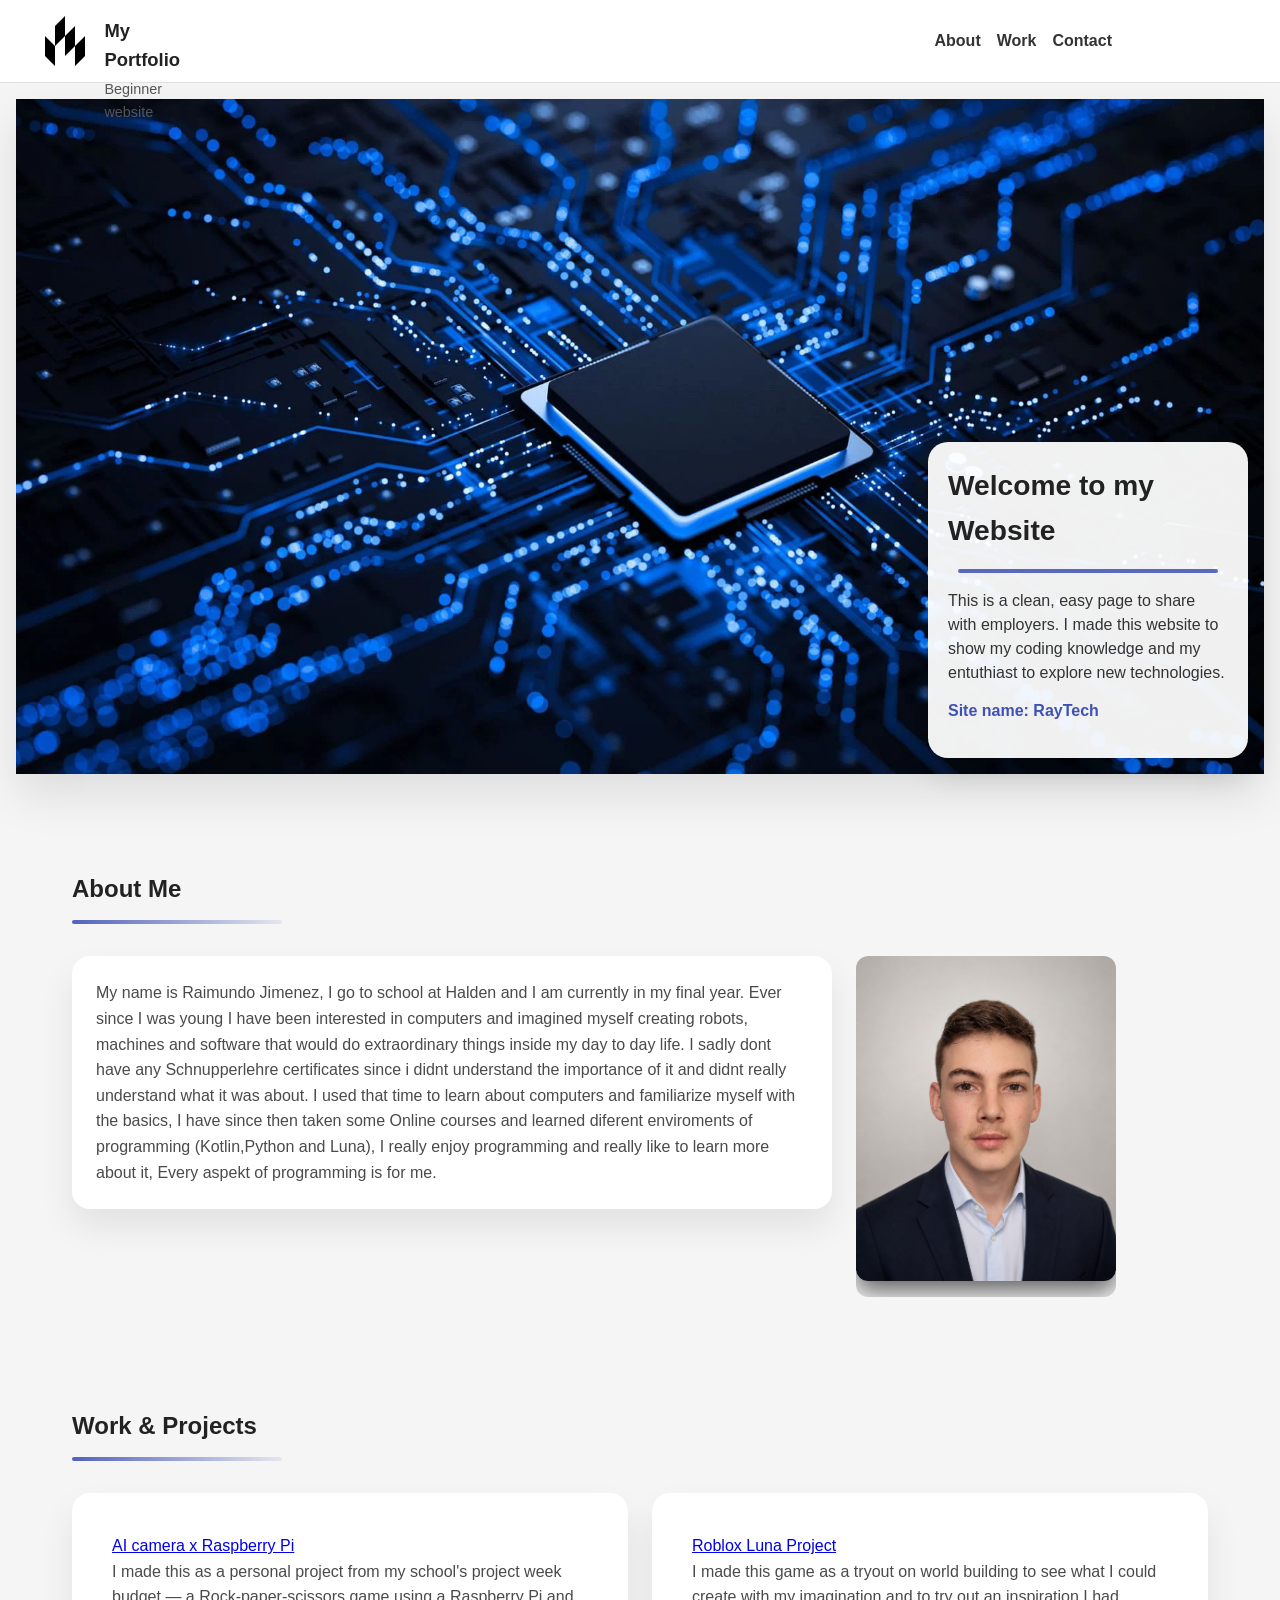
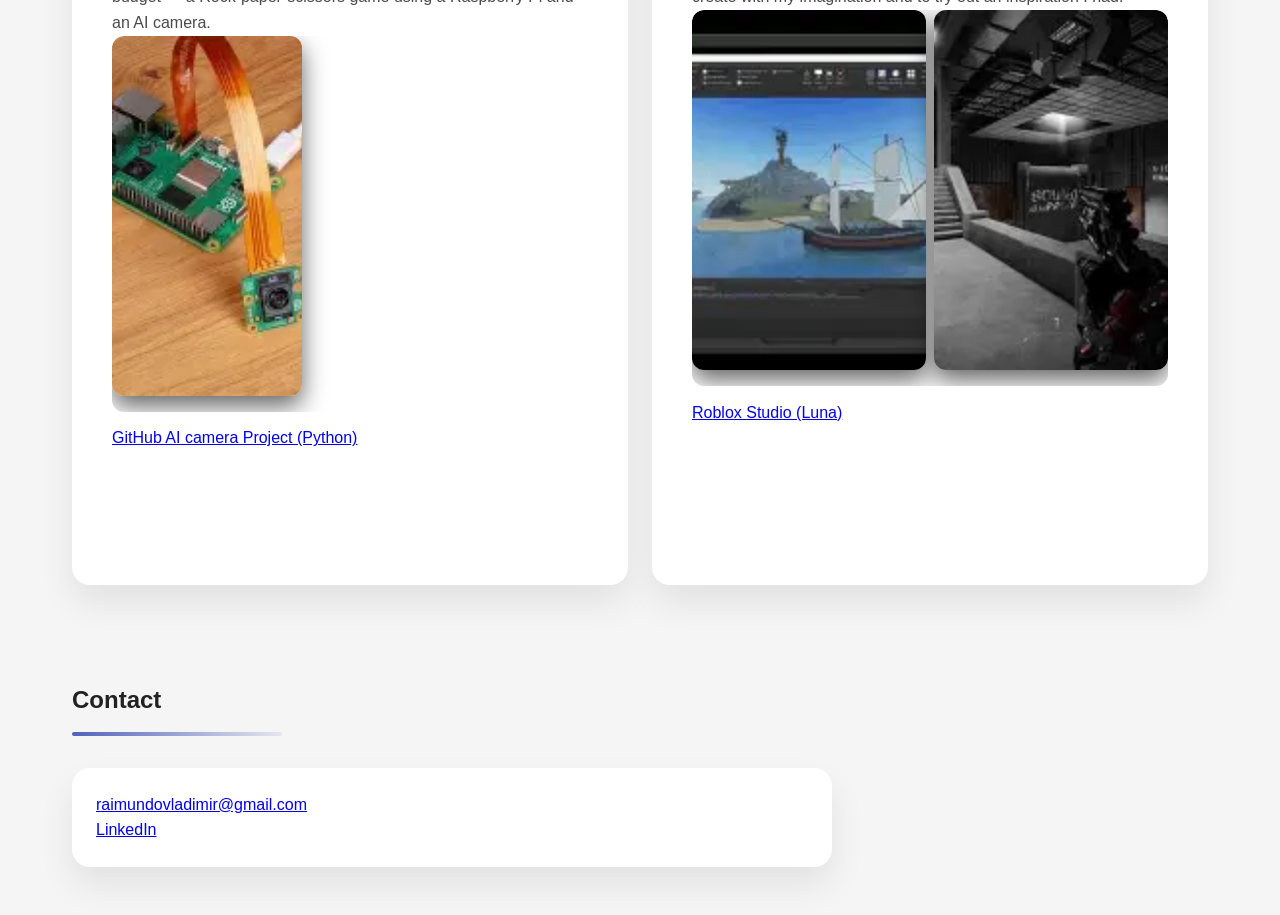
==== index.html @ 9aa86d48 "Add files via upload" ====
<!DOCTYPE html>
<html lang="en">
<head>
  <meta charset="UTF-8">
  <meta name="viewport" content="width=device-width, initial-scale=1.0">
  <title>My Job Application Website</title>
  <link rel="stylesheet" href="styles.css">
</head>
<body>
  <header class="site-header">
    <div class="container header-inner">
      <div class="logo">
        <img src="lit.svg" alt="logo">
        <div>
          <h1>My Portfolio</h1>
          <p>Beginner website</p>
        </div>
      </div>
      <nav class="site-nav">
        <a href="#about">About</a>
        <a href="#work">Work</a>
        <a href="#contact">Contact</a>
      </nav>
    </div>
  </header>

  <main>
    <section class="hero">
      <div class="hero-content">
        <div class="hero-image">
          <img src="6bsvvncs.png" alt="Portrait photo">
          <div class="hero-text-box">
            <h2>Welcome to my Website</h2>
            <p class="LINES"></p>
            <p>This is a clean, easy page to share with employers. I made this website to show my coding knowledge and my entuthiast to explore new technologies.</p>
            <p class="site-name">Site name: <strong>RayTech</strong></p>
          </div>
        </div>
      </div>
    </section>


    <section id="about" class="section">
      <h3>About Me</h3>
        
      <div class="about-container">
        <div class="about-box">
          <p>My name is Raimundo Jimenez, I go to school at Halden and I am currently in my final year. Ever since I was young I have been interested in computers and imagined myself creating robots, machines and software that would do extraordinary things inside my day to day life.
            I sadly dont have any Schnupperlehre certificates since i didnt understand the importance of it and didnt really understand what it was about. I used that time to learn about computers and familiarize myself with the basics, I have since then taken some Online courses and learned diferent enviroments of programming (Kotlin,Python and Luna), I really enjoy programming and really like to learn more about it, Every aspekt of programming is for me.
          </p>
        </div>
        <div class="image-SHADOWS">
          <img src="IMG-20260512-WA0000.jpg" alt="Raimundo Jimenez photo">
        </div>
      </div>
    </section>



    <section id="Projects" class="section">
      <h3>Work & Projects</h3>
<div class="projects-grid">


   <div class="Project-box">
             <p><a href="ai-camera.html">AI camera x Raspberry Pi</a></p>
          <p>I made this as a personal project from my school's project week budget — a Rock-paper-scissors game using a Raspberry Pi and an AI camera.</p>
       <div class="image-SHADOWS">
            <img src="OIP.webp" alt="AI camera project">
       </div>
           <a href="https://github.com/raimundovladimir/rpi-rock-paper-scissors" target="_blank">GitHub AI camera Project (Python)</a>
  </div>


    <div class="Project-box">
      <p><a href="roblox-luna.html">Roblox Luna Project</a></p>
          <p>I made this game as a tryout on world building to see what I could create with my imagination and to try out an inspiration I had.</p>
         <div class="image-SHADOWS">
            <img src="OIP (1).webp" alt="Roblox Studio project">    <img src="OIP (2).webp" alt="Roblox Studio project">
        </div>  
         <a href="https://www.roblox.com/games/138795100379656/TEST-2" target="_blank">Roblox Studio (Luna)</a>
    </div>


</div>
    </section>


    <section id="contact" class="section">
      <h3>Contact</h3>
       <div class="Contact-box">
      <p><a href="mailto:raimundovladimir@gmail.com">raimundovladimir@gmail.com</a>
        <br>
        <a href="https://www.linkedin.com/in/raimundo-jimenez-247a5a398/" target="_blank">LinkedIn</a>
      </p>
      </div>
    </section>
  </main>
</body>
</html>
---- styles.css ----
* {
  box-sizing: border-box;
  margin: 0;
  padding: 0;
}

body {
  font-family: Arial, sans-serif;
  line-height: 1.6;
  color: #222;
  background: #f5f5f5;
}

.container {
  width: min(2950px, 90%);

}

.site-header {
  position: sticky;
  top: 0;
  width: 100%;
  background: rgba(255, 255, 255, 0.96);
  border-bottom: 1px solid #e0e0e0;
  z-index: 100;
  backdrop-filter: blur(10px);
}

.header-inner {
  display: flex;
  justify-content: space-between;
  align-items: center;
  gap: 1rem;
  padding: 1rem 0;
}

.logo {
  display: flex;
  align-items: left;
  gap: 0.9rem;
  padding-left: 2.5rem;
  width: auto;
  height: 50px;
}

.logo-mark {
  display: inline-flex;
  align-items: center;
  justify-content: center;
  width: 50px;
  height: 50px;
  border-radius: 12px;
  background: #3f51b5;
  color: white;
  font-weight: bold;
  font-size: 1.25rem;
}

.logo h1 {
  font-size: 1.15rem;
  margin-bottom: 0.2rem;
}

.logo p {
  font-size: 0.9rem;
  color: #555;
}

.site-nav {
  align-items: right;
  padding-right: 2.5rem;
  display: flex;
  gap: 1rem;
}

.site-nav a {
  color: #333;
  text-decoration: none;
  font-weight: 600;
}

.hero {
  padding: 1rem 1rem 3rem;
}

.hero-content {
  display: grid;
  place-items: center;
  width: 120%;
}

.hero-image {
  position: relative;
  width: calc(100vw - 2rem);
  max-width: calc(100vw - 2rem);
  height: 75vh;
  margin: 0 auto;
}

.hero-image img {
  width: 100%;
  height: 100%;
  display: block;
  border-radius: 0;
  object-fit: cover;
  box-shadow: 0 20px 45px rgba(0, 0, 0, 0.1);
}

.hero-text-box {
  position: absolute;
  bottom: 1rem;
  right: 1rem;
  width: min(320px, 90%);
  padding: 1.35rem 1.25rem;
  background: rgba(255, 255, 255, 0.94);
  border-radius: 20px;
  box-shadow: 0 15px 30px rgba(0, 0, 0, 0.15);
}

.hero-text-box h2 {
  font-size: clamp(1.3rem, 2.2vw, 1.8rem);
  margin-bottom: 0.75rem;
}

.hero-text-box p {
  margin-bottom: 0.85rem;
  color: #333;
  line-height: 1.5;
}

.hero-text-box .site-name {
  font-weight: 700;
  color: #3f51b5;
}

.section {
  padding: 3rem 0;
  padding-left: 4.5rem;
}

.section h3 {
  margin-bottom: 1rem;
  font-size: 1.5rem;
  position: relative;
  padding-bottom: 1rem;
}

.section h3::after {
  content: "";
  display: block;
  width: 210px;
  height: 4px;
  margin-top: 0.75rem;
  background: linear-gradient(60deg, rgba(63,81,181,0.9), rgba(56, 72, 163, 0.082));
  border-radius: 999px;
}

.LINES {
  display: block;
  width: 260px;
  height: 4px;
  margin: 1rem auto;
  background: linear-gradient(90deg, rgba(63,81,181,0.85), rgba(63,81,181,0.85));
  border-radius: 999px;
}

.section p {
  max-width: 760px;
  color: #4a4a4a;
}

.about-box {
  background: #fff;
  padding: 1.5rem;
  border-radius: 18px;
  box-shadow: 0 18px 35px rgba(0, 0, 0, 0.08);
  max-width: 760px;
    flex: 1 1 0;
  min-width: 0;
}

.Project-box {
  background: #fff;
  padding: 2rem;
  padding-bottom: 3rem;
  border-radius: 18px;
  box-shadow: 0 18px 35px rgba(0, 0, 0, 0.08);
  width: 100%;
  min-height: calc(100vh - 13rem);
  max-width: 900px;
  margin: 0 auto;
}

/* Projects grid: place Project-box items side-by-side on wide screens */
.projects-grid {
  display: flex;
  gap: 1.5rem;
  align-items: flex-start;
  flex-wrap: wrap;
  margin-top: 1rem;
  padding-right: 4.5rem;
}

.projects-grid .Project-box {
  flex: 1 1 7%;
  max-width: none;
  min-width: 260px;
}


.projects-grid .Project-box {
  flex: 1 1 7%;
  max-width: none;
  min-width: 260px;
}

.image-SHADOWS {
  overflow: hidden;
  border-radius: 12px;
  margin-bottom: 0.85rem;
  padding-bottom: 1rem;
}

.image-SHADOWS img {
  width: 100%;
  height: auto;
  display: block;
  object-fit: cover;
  box-shadow: 0 12px 30px rgba(0, 0, 0, 0.12);
}

/* Multiple images side-by-side in second project (Roblox) */
.projects-grid .Project-box:nth-child(2) .image-SHADOWS {
  display: flex;
  gap: 0.5rem;
}

.projects-grid .Project-box:nth-child(2) .image-SHADOWS img {
  flex: 1;
}

/* Make the second project card and its image larger on wide screens */
.projects-grid .Project-box:nth-child(1),
.projects-grid .Project-box:nth-child(2) {
  flex: 1 1 10%;
  padding: 2.5rem;
}

.projects-grid .Project-box:nth-child(1) .image-SHADOWS img,
.projects-grid .Project-box:nth-child(2) .image-SHADOWS img {
  height: 360px;
  width: 40%;
  object-fit: cover;
}

@media (max-width: 760px) {
  .projects-grid .Project-box:nth-child(2) .image-SHADOWS img {
    height: auto;
  }
}

@media (max-width: 760px) {
  .projects-grid .Project-box {
    flex: 1 1 10%;
  }
}

.Contact-box {
  background: #fff;
  padding: 1.5rem;
  border-radius: 18px;
  box-shadow: 0 18px 35px rgba(0, 0, 0, 0.08);
  max-width: 760px;
}

/* About section: text with image to the right */
.about-container {
  display: flex;
  gap: 1.5rem;
  align-items: flex-start;
  max-width: 1800px;
}

.image-SHADOWS img {
  width: 260px;
  height: auto;
  border-radius: 12px;
  object-fit: cover;
  box-shadow: 0 10px 25px rgba(0, 0, 0, 0.61);
}

@media (max-width: 760px) {
  .about-container {
    flex-direction: column;
  }
  .about-image img {
    width: 100%;
    max-width: 420px;
  }
}

.section {
  position: relative;
}

.hero-text-box .LINES {
  display: block;
  width: 260px;
  height: 4px;
  margin: 1rem auto;
  background: linear-gradient(90deg, rgba(63,81,181,0.85), rgba(63,81,181,0.85));
  border-radius: 999px;
}

#about::before {
  top: 0;
  left: 4.5rem;
}

#about::after {
  bottom: 0;
  right: 4.5rem;
  transform: rotate(180deg);
}

#work::before {
  top: 0;
  right: 4.5rem;
}

#contact::after {
  bottom: 0;
  left: 4.5rem;
}

@media (min-width: 900px) {
  .hero-content {
    grid-template-columns: 1.1fr 1fr;
  }
}

@media (max-width: 720px) {
  .header-inner {
    flex-direction: column;
    align-items: flex-start;
  }
  .site-nav {
    flex-wrap: wrap;
    gap: 0.75rem;
  }
  .hero {
    padding-top: 3rem;
  }
}
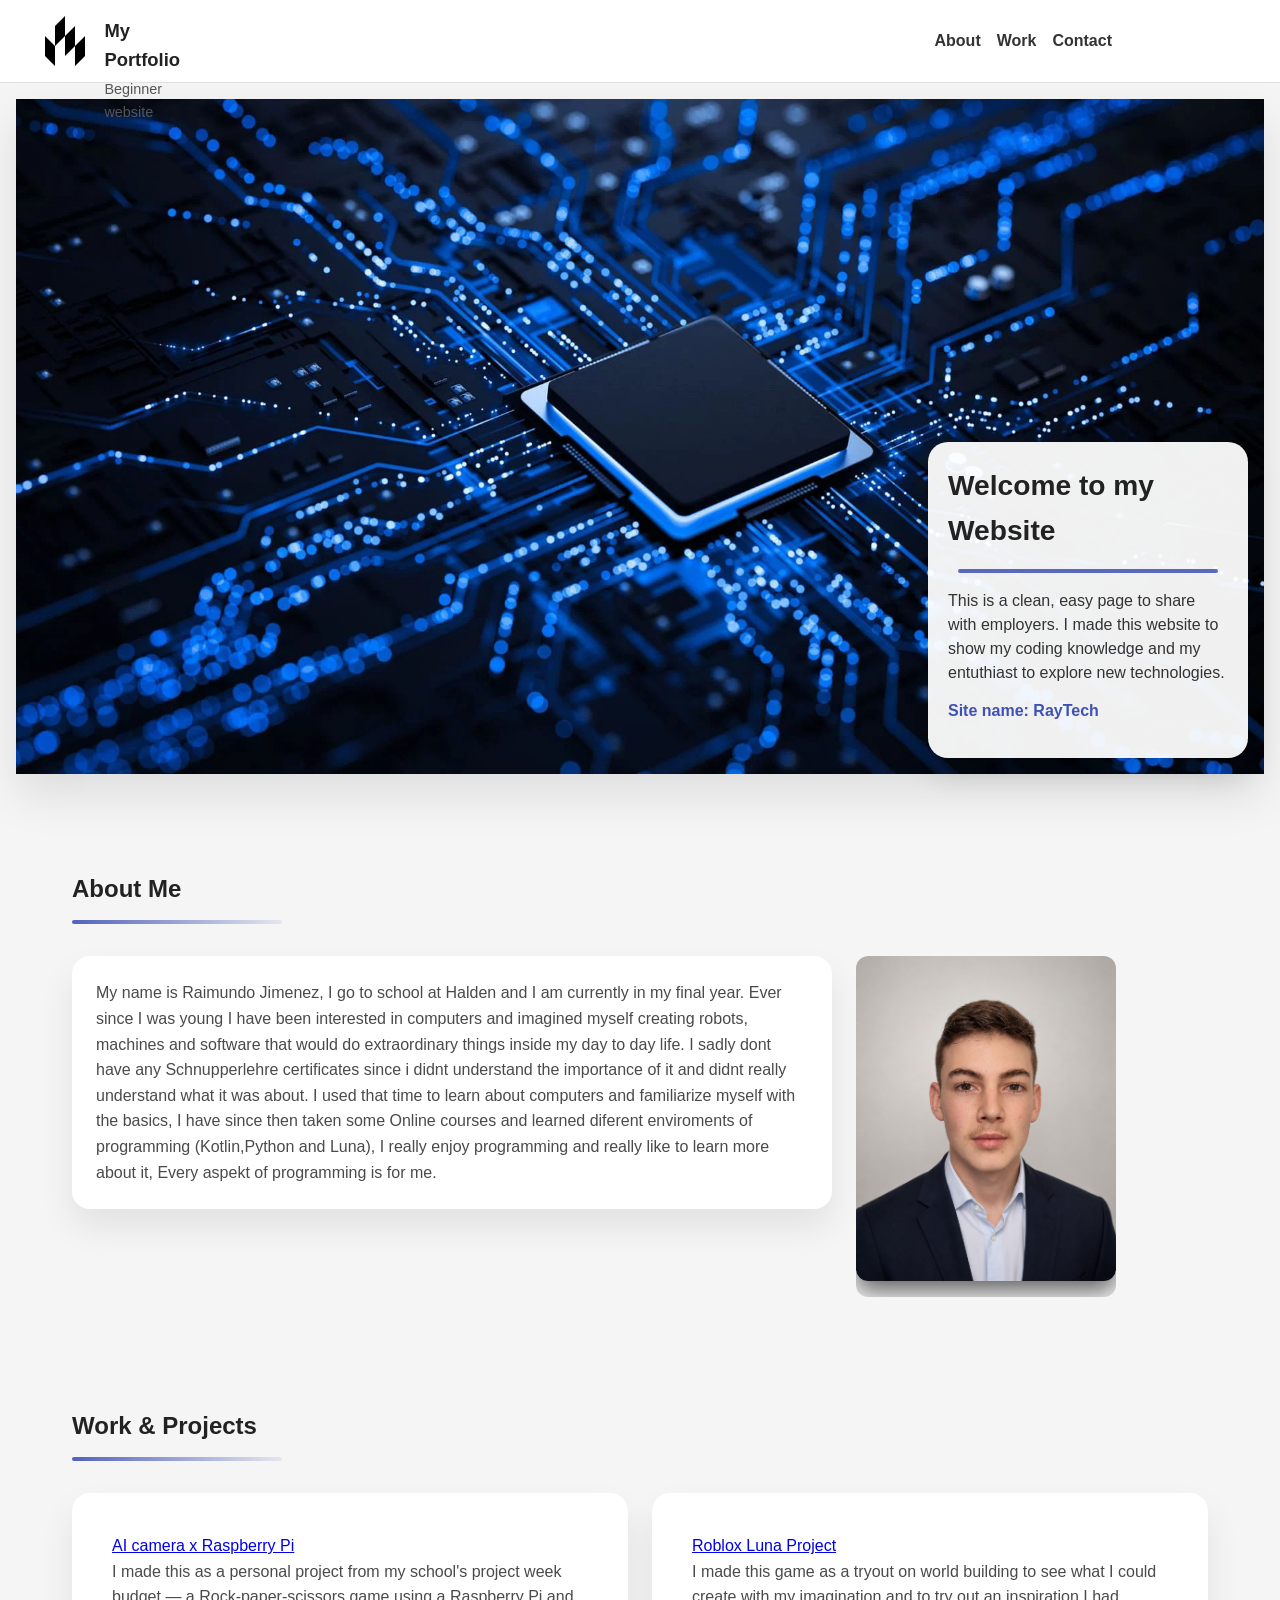
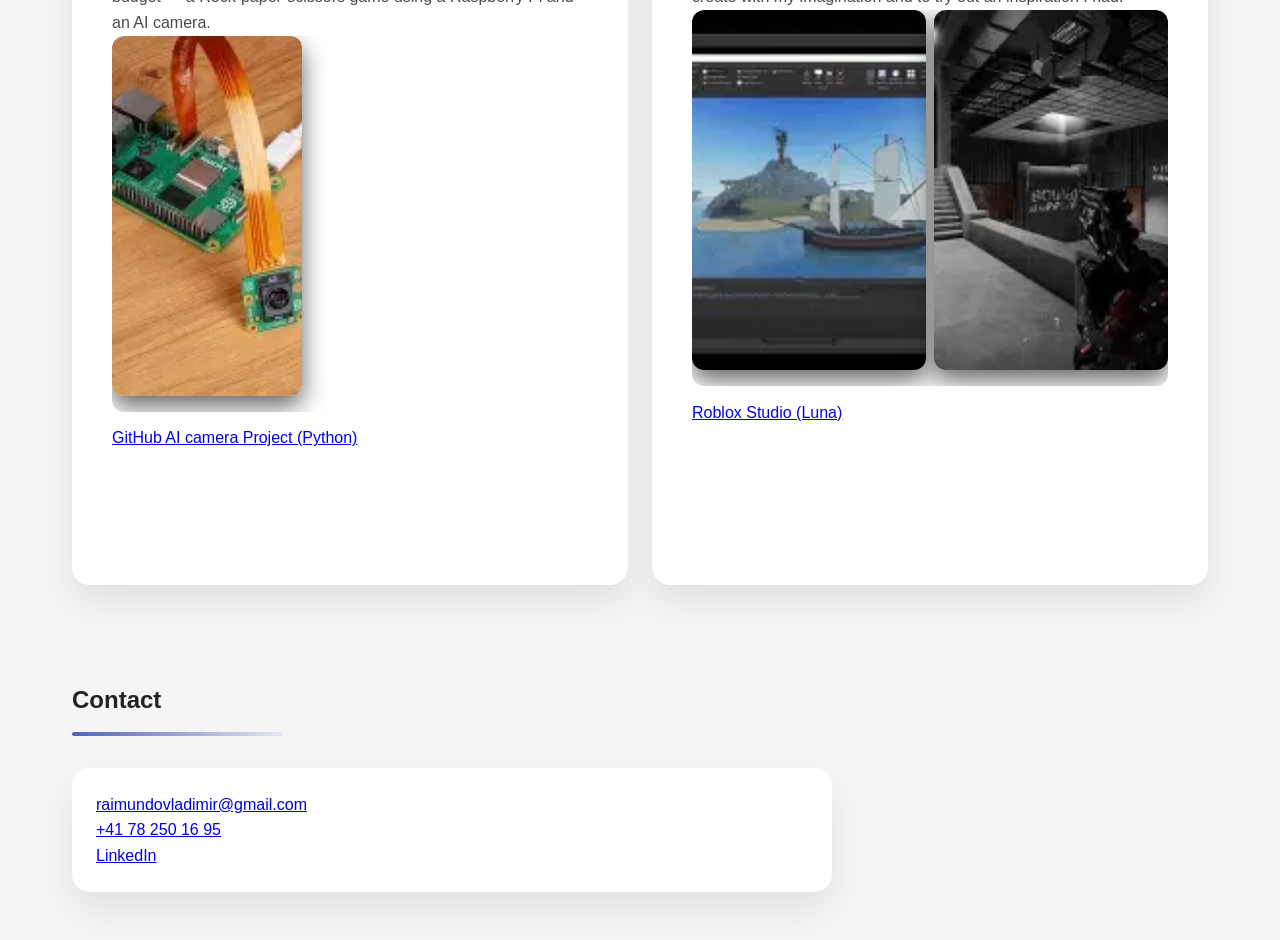
==== commit 671409e8: "Add files via upload" ====
--- a/index.html
+++ b/index.html
@@ -91,6 +91,8 @@
        <div class="Contact-box">
       <p><a href="mailto:raimundovladimir@gmail.com">raimundovladimir@gmail.com</a>
         <br>
+        <a href="tel:+41782501695">+41 78 250 16 95</a>
+        <br>
         <a href="https://www.linkedin.com/in/raimundo-jimenez-247a5a398/" target="_blank">LinkedIn</a>
       </p>
       </div>
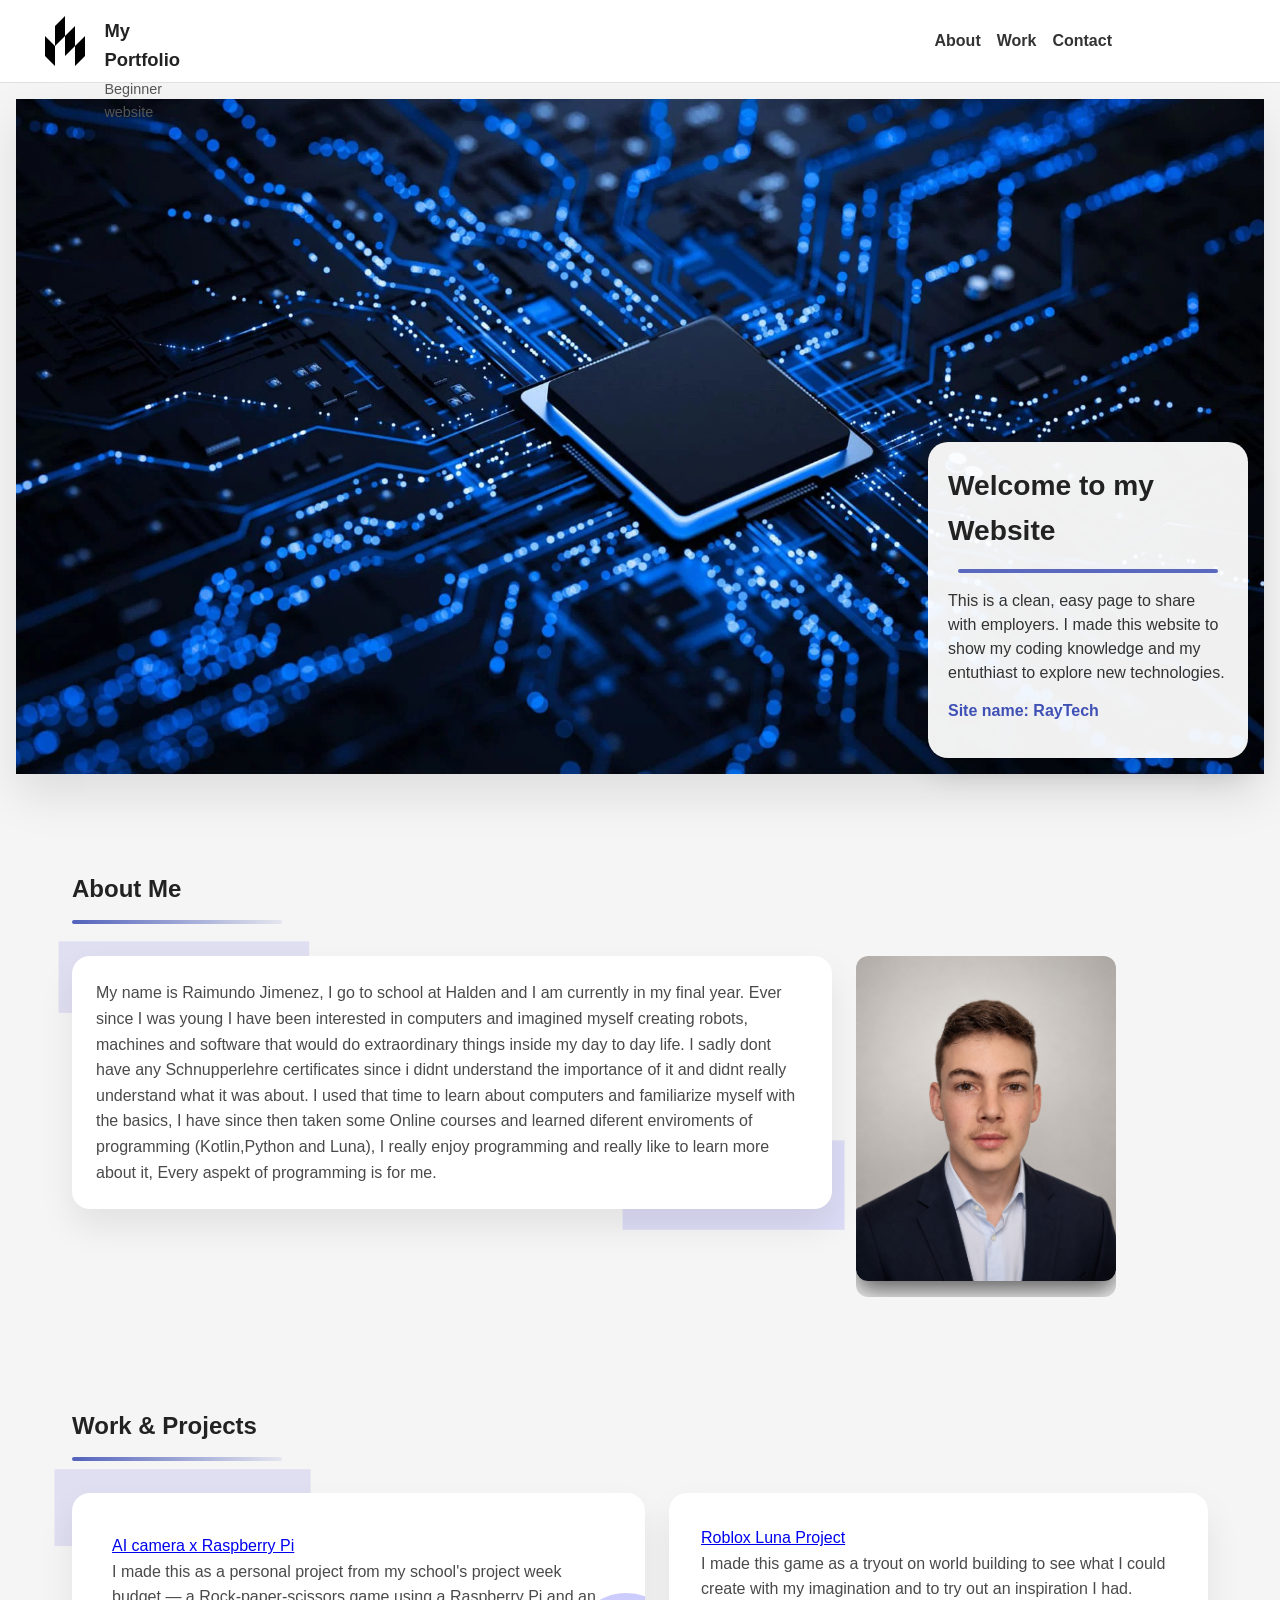
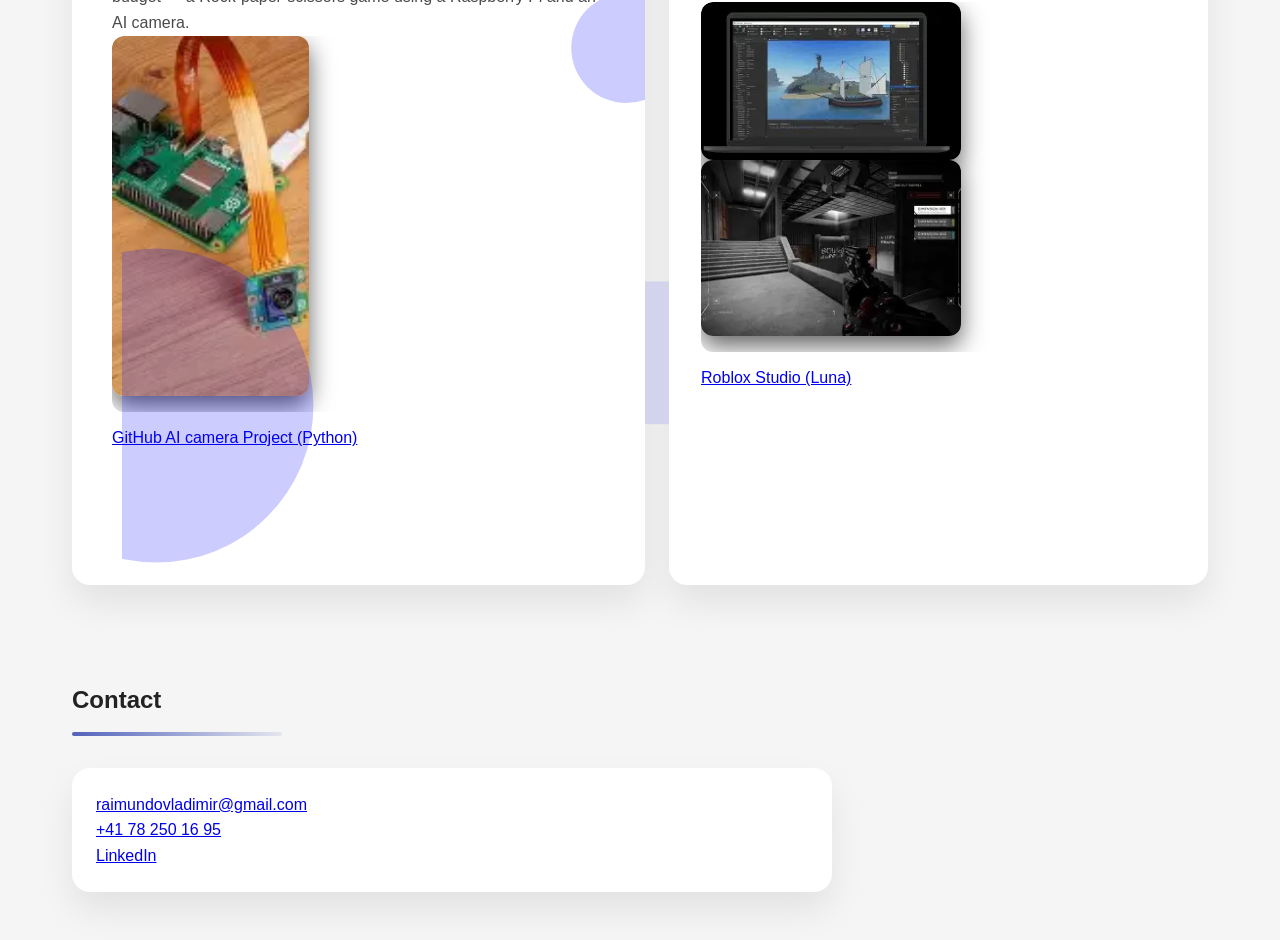
==== commit a457ad01: "Add files via upload" ====
--- a/index.html
+++ b/index.html
@@ -7,6 +7,7 @@
   <link rel="stylesheet" href="styles.css">
 </head>
 <body>
+ 
   <header class="site-header">
     <div class="container header-inner">
       <div class="logo">
@@ -18,7 +19,7 @@
       </div>
       <nav class="site-nav">
         <a href="#about">About</a>
-        <a href="#work">Work</a>
+        <a href="#Projects">Work</a>
         <a href="#contact">Contact</a>
       </nav>
     </div>
@@ -42,12 +43,17 @@
 
     <section id="about" class="section">
       <h3>About Me</h3>
-        
+          <svg class="decoration" width="100%" height="100%" viewBox="0 0 2500 1500" preserveAspectRatio="xMinYMin meet">
+                              <rect x="24" y="54" width="700" height="200" fill="rgba(40, 20, 200, 0.1)" />
+                              <rect x="1600" y="610" width="620" height="250" fill="rgba(0, 0, 255, 0.1)" />
+         </svg>
       <div class="about-container">
         <div class="about-box">
+        
           <p>My name is Raimundo Jimenez, I go to school at Halden and I am currently in my final year. Ever since I was young I have been interested in computers and imagined myself creating robots, machines and software that would do extraordinary things inside my day to day life.
             I sadly dont have any Schnupperlehre certificates since i didnt understand the importance of it and didnt really understand what it was about. I used that time to learn about computers and familiarize myself with the basics, I have since then taken some Online courses and learned diferent enviroments of programming (Kotlin,Python and Luna), I really enjoy programming and really like to learn more about it, Every aspekt of programming is for me.
           </p>
+          
         </div>
         <div class="image-SHADOWS">
           <img src="IMG-20260512-WA0000.jpg" alt="Raimundo Jimenez photo">
@@ -59,19 +65,32 @@
 
     <section id="Projects" class="section">
       <h3>Work & Projects</h3>
+    
+    
+<svg class="decoration" width="100%" height="100%" viewBox="0 0 2500 1500" preserveAspectRatio="xMinYMin meet">
+                              <rect x="9" y="20" width="500" height="150" fill="rgba(40, 20, 200, 0.1)" />                                   
+       </svg>
+          
+
 <div class="projects-grid">
-
-
    <div class="Project-box">
+   
              <p><a href="ai-camera.html">AI camera x Raspberry Pi</a></p>
           <p>I made this as a personal project from my school's project week budget — a Rock-paper-scissors game using a Raspberry Pi and an AI camera.</p>
        <div class="image-SHADOWS">
             <img src="OIP.webp" alt="AI camera project">
        </div>
+         <svg class="decorationforward" width="100%" height="100%" viewBox="0 0 2500 1500" preserveAspectRatio="xMinYMin meet">
+          <circle cx="2200" cy="240" r="240" fill="rgba(0, 0, 255, 0.2)" />
+            <circle cx="150" cy="1800" r="685" fill="rgba(0, 0, 255, 0.2)" />
+        
+         </svg>
            <a href="https://github.com/raimundovladimir/rpi-rock-paper-scissors" target="_blank">GitHub AI camera Project (Python)</a>
   </div>
-
-
+     <svg class="decoration" width="100%" height="100%" viewBox="0 0 2600 1200" preserveAspectRatio="xMinYMin meet">
+<rect x="600" y="858" width="1200" height="290" fill="rgba(0, 0, 255, 0.1)" />
+   
+</svg>
     <div class="Project-box">
       <p><a href="roblox-luna.html">Roblox Luna Project</a></p>
           <p>I made this game as a tryout on world building to see what I could create with my imagination and to try out an inspiration I had.</p>
@@ -80,8 +99,9 @@
         </div>  
          <a href="https://www.roblox.com/games/138795100379656/TEST-2" target="_blank">Roblox Studio (Luna)</a>
     </div>
-
-
+    <svg class="decorationforward" width="100%" height="100%" viewBox="0 0 2500 1500" preserveAspectRatio="xMinYMin meet">
+  <circle cx="2950" cy="1080" r="540" fill="rgba(0, 0, 255, 0.2)" />
+</svg>
 </div>
     </section>
 
--- a/styles.css
+++ b/styles.css
@@ -189,7 +189,11 @@
   min-height: calc(100vh - 13rem);
   max-width: 900px;
   margin: 0 auto;
-}
+   position: relative;
+  overflow: hidden;
+}
+
+
 
 /* Projects grid: place Project-box items side-by-side on wide screens */
 .projects-grid {
@@ -199,12 +203,13 @@
   flex-wrap: wrap;
   margin-top: 1rem;
   padding-right: 4.5rem;
-}
+   }
 
 .projects-grid .Project-box {
   flex: 1 1 7%;
   max-width: none;
   min-width: 260px;
+   
 }
 
 
@@ -251,6 +256,85 @@
   height: 360px;
   width: 40%;
   object-fit: cover;
+}
+
+/* Responsive behavior for smaller screens */
+@media (max-width: 860px) {
+  .container,
+  .hero-content,
+  .hero-image,
+  .projects-grid,
+  .section {
+    width: 100%;
+    max-width: 100%;
+    padding-right: 1rem;
+    padding-left: 1rem;
+  }
+
+  .hero-content {
+    width: 100%;
+  }
+
+  .hero-image {
+    height: auto;
+  }
+
+  .hero-text-box {
+    position: static;
+    margin-top: 1rem;
+    width: 100%;
+  }
+
+  .header-inner {
+    flex-wrap: wrap;
+    justify-content: space-between;
+    gap: 0.75rem;
+    padding: 1rem;
+  }
+
+  .site-nav {
+    flex-wrap: wrap;
+    justify-content: center;
+    padding-right: 0;
+  }
+
+  .projects-grid {
+    flex-direction: column;
+    gap: 1rem;
+    padding-right: 0;
+  }
+
+  .projects-grid .Project-box {
+    min-height: auto;
+    padding: 1.5rem;
+  }
+
+  .projects-grid .Project-box:nth-child(1) .image-SHADOWS img,
+  .projects-grid .Project-box:nth-child(2) .image-SHADOWS img {
+    width: 100%;
+    height: auto;
+  }
+}
+
+/* Fixed decorations inside sections */
+.section {
+  position: relative;
+  overflow: hidden;
+}
+
+.decoration,
+.decorationforward {
+  position: absolute;
+  top: 0;
+  left: 0;
+  width: 100%;
+  height: 100%;
+  pointer-events: none;
+}
+
+.decoration rect,
+.decorationforward circle {
+  transform: none;
 }
 
 @media (max-width: 760px) {
@@ -352,3 +436,19 @@
     padding-top: 3rem;
   }
 }
+
+.decoration {
+  position: absolute;
+  pointer-events: none;
+  top: 100px;
+  left: 50px;
+    z-index: -1; /* Behind content */
+}
+
+.decorationforward{
+  position: absolute;
+  pointer-events: none;
+  top: 100px;
+  left: 50px; 
+
+}
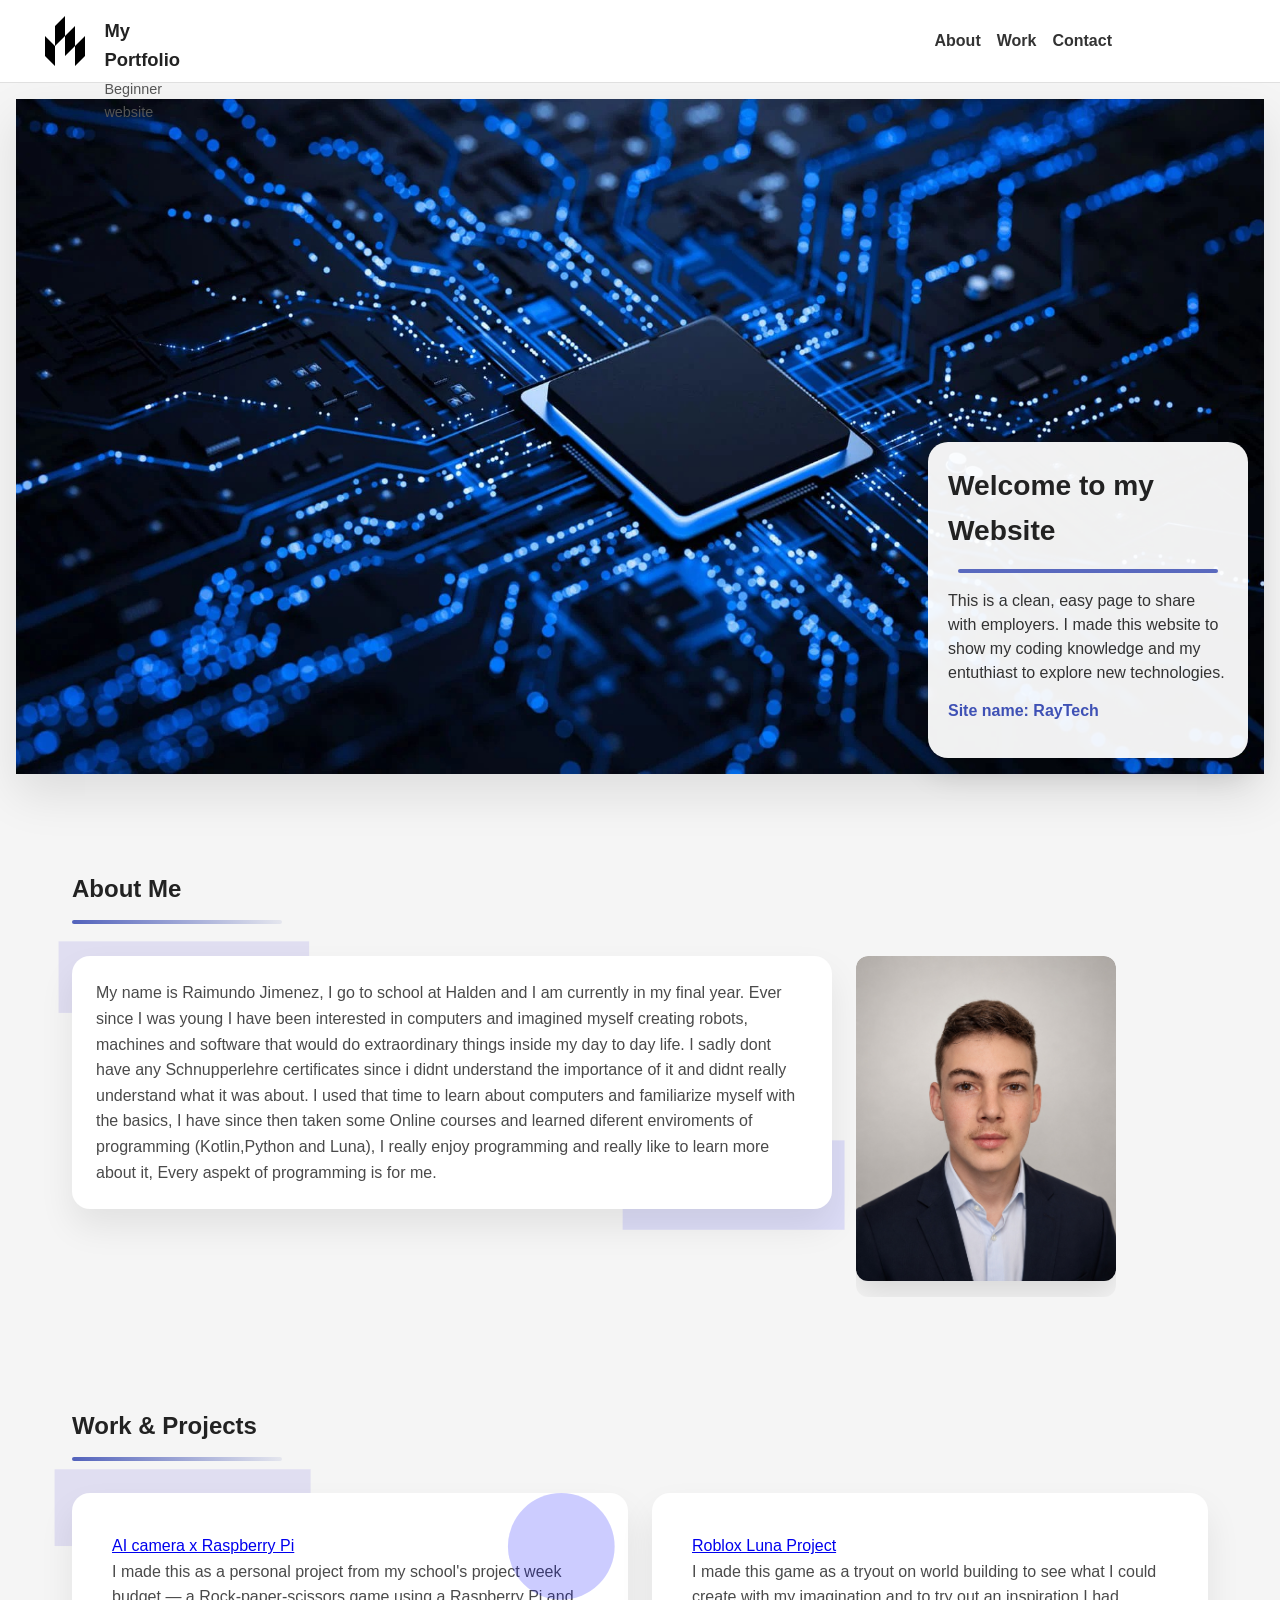
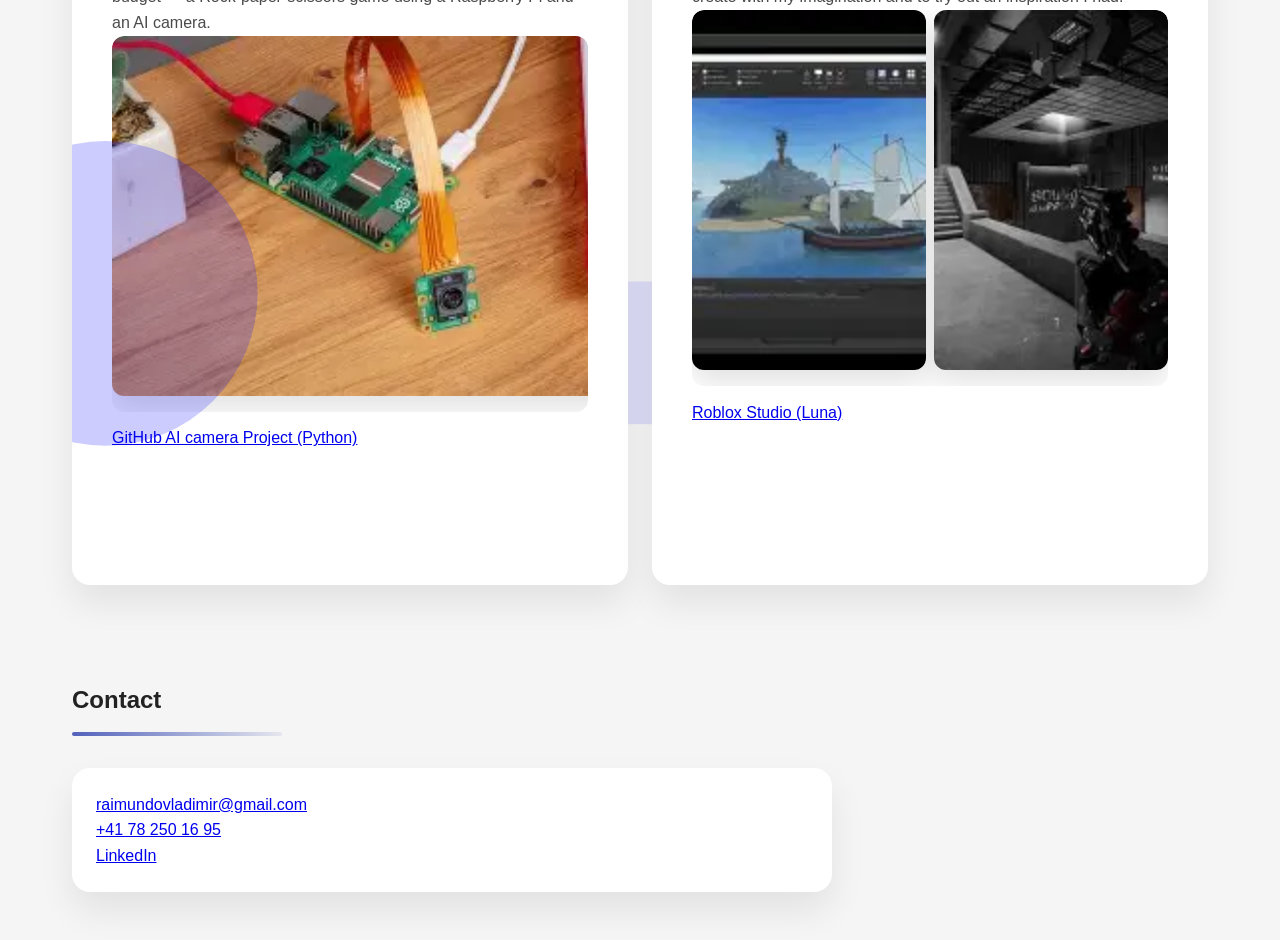
==== commit 830a0c68: "Add files via upload" ====
--- a/index.html
+++ b/index.html
@@ -100,7 +100,7 @@
          <a href="https://www.roblox.com/games/138795100379656/TEST-2" target="_blank">Roblox Studio (Luna)</a>
     </div>
     <svg class="decorationforward" width="100%" height="100%" viewBox="0 0 2500 1500" preserveAspectRatio="xMinYMin meet">
-  <circle cx="2950" cy="1080" r="540" fill="rgba(0, 0, 255, 0.2)" />
+  <circle cx="2950" cy="1080" r="500" fill="rgba(0, 0, 255, 0.2)" />
 </svg>
 </div>
     </section>
--- a/styles.css
+++ b/styles.css
@@ -226,38 +226,60 @@
   padding-bottom: 1rem;
 }
 
-.image-SHADOWS img {
-  width: 100%;
+/* About section image only: fixed width thumbnail */
+.about-container .image-SHADOWS img {
+  width: 260px;
   height: auto;
   display: block;
   object-fit: cover;
   box-shadow: 0 12px 30px rgba(0, 0, 0, 0.12);
 }
 
+/* Projects image containers should scale inside cards */
+.projects-grid .Project-box .image-SHADOWS img {
+  width: auto;
+  display: block;
+  object-fit: cover;
+  box-shadow: 0 12px 30px rgba(0, 0, 0, 0.12);
+}
+
 /* Multiple images side-by-side in second project (Roblox) */
-.projects-grid .Project-box:nth-child(2) .image-SHADOWS {
+.projects-grid .Project-box:nth-of-type(2) .image-SHADOWS {
   display: flex;
   gap: 0.5rem;
 }
 
-.projects-grid .Project-box:nth-child(2) .image-SHADOWS img {
-  flex: 1;
-}
-
-/* Make the second project card and its image larger on wide screens */
-.projects-grid .Project-box:nth-child(1),
-.projects-grid .Project-box:nth-child(2) {
+.projects-grid .Project-box:nth-of-type(2) .image-SHADOWS img {
+  flex: 1 1 0;
+  min-width: 0;
+}
+
+/* Make the first two project cards and their images larger on wide screens */
+.projects-grid .Project-box:nth-of-type(1),
+.projects-grid .Project-box:nth-of-type(2) {
   flex: 1 1 10%;
   padding: 2.5rem;
 }
 
-.projects-grid .Project-box:nth-child(1) .image-SHADOWS img,
-.projects-grid .Project-box:nth-child(2) .image-SHADOWS img {
+.projects-grid .Project-box:nth-of-type(1) .image-SHADOWS img,
+.projects-grid .Project-box:nth-of-type(2) .image-SHADOWS img {
   height: 360px;
-  width: 40%;
+  width: auto;
   object-fit: cover;
 }
 
+.Project-box {
+  position: relative;
+  box-sizing: border-box;
+}
+
+.Project-box svg {
+  position: absolute;
+  inset: 0;           /* top:0; right:0; bottom:0; left:0 */
+  width: 100%;
+  height: 100%;
+  pointer-events: none;
+}
 /* Responsive behavior for smaller screens */
 @media (max-width: 860px) {
   .container,
@@ -366,7 +388,6 @@
 }
 
 .image-SHADOWS img {
-  width: 260px;
   height: auto;
   border-radius: 12px;
   object-fit: cover;
